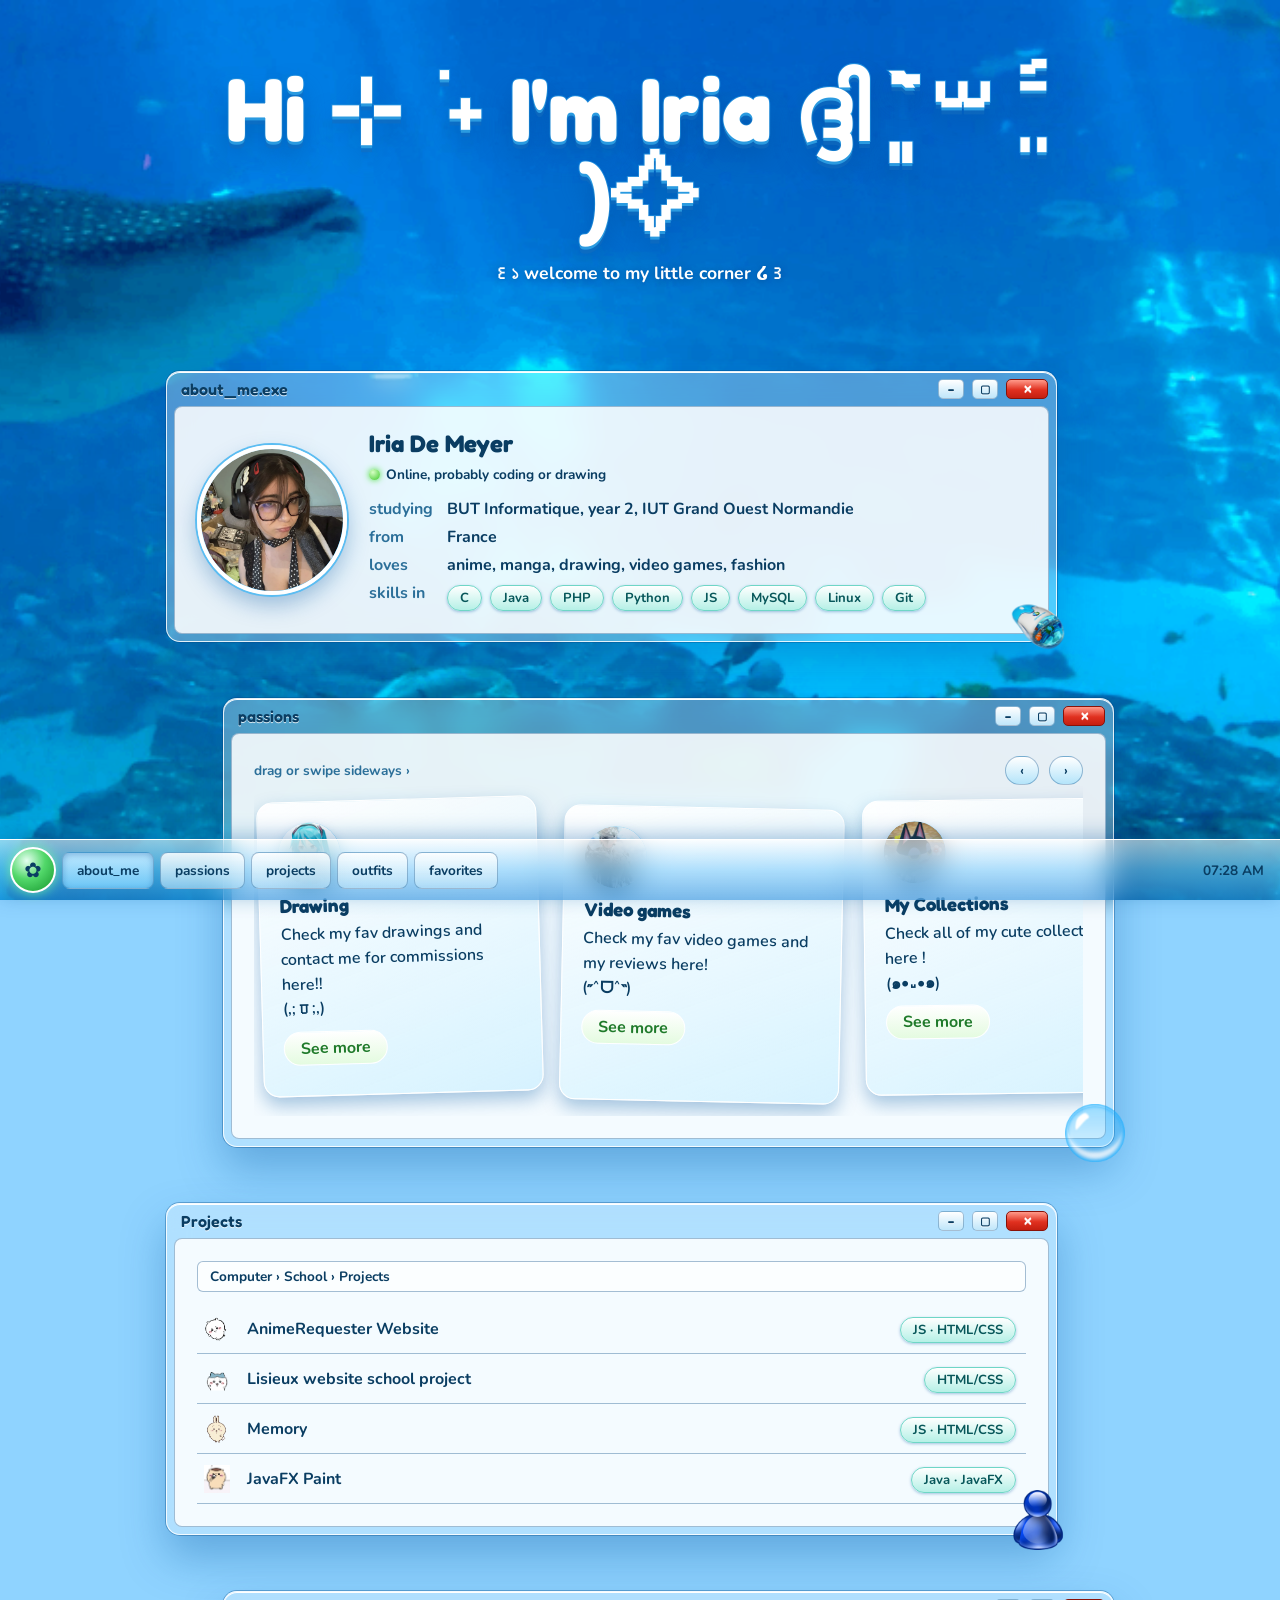
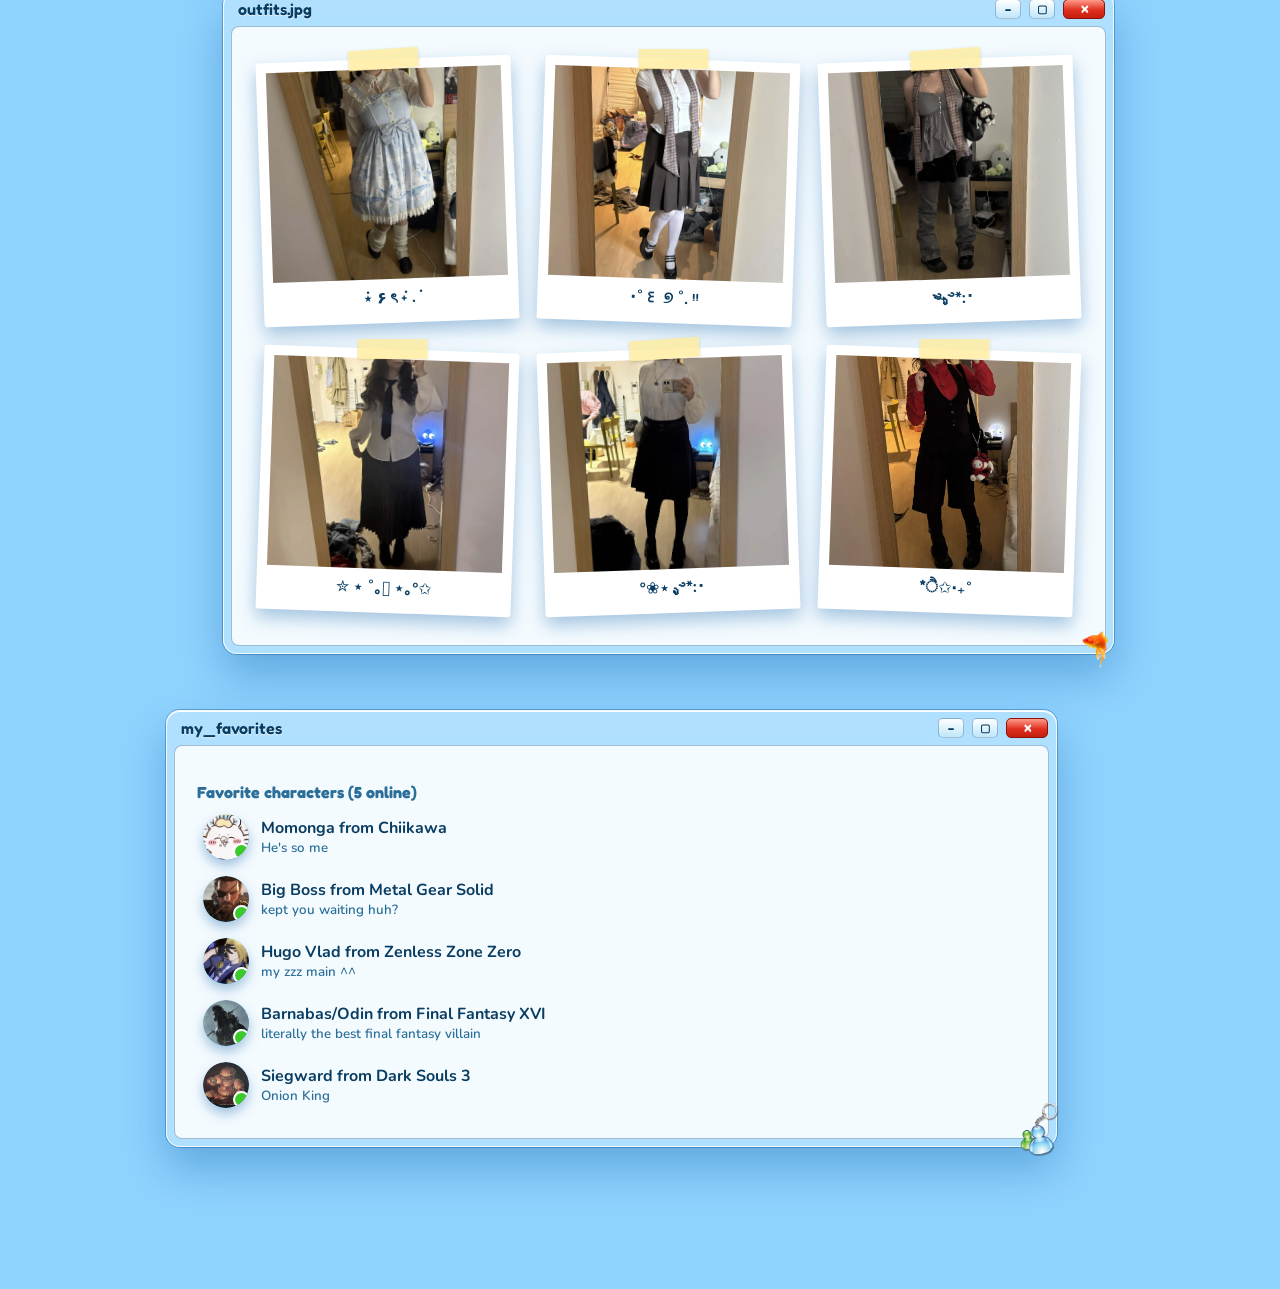
==== index.html @ 62e57791 "ajout a github de mon site, je dois encore finir les pages html collections, video games et manga/an" ====
<!doctype html>
<html lang="en">
	<head>
		<meta charset="utf-8" />
		<meta name="viewport" content="width=device-width, initial-scale=1, viewport-fit=cover" />
		<title>Iria De Meyer ⊹ my corner of the internet</title>
		<link
			href="https://fonts.googleapis.com/css2?family=Fredoka:wght@500;600;700&family=Nunito:wght@500;700;800&display=swap"
			rel="stylesheet"
		/>
		<link rel="stylesheet" href="style.css" />
		<link rel="shortcut icon" href="pouassonbon.png" type="image/x-icon" />
	</head>
	<body>
		<main>
			<header class="hero" id="top">
				<h1>Hi ⊹ ࣪ ˖ I'm Iria ദ്ദി ˉ͈̀꒳ˉ͈́ )✧</h1>
				<p>꒰১ welcome to my little corner ໒꒱</p>
			</header>

			<section class="window left" id="about" aria-labelledby="t1">
				<div class="titlebar">
					<span id="t1">about_me.exe</span>
					<b>–</b>
					<b>▢</b>
					<b>✕</b>
				</div>
				<div class="window-body profile">
					<div class="avatar">
						<img src="testimage/moua.png" alt="Photomoi" />
					</div>
					<div>
						<h2>Iria De Meyer</h2>
						<div class="status">Online, probably coding or drawing</div>
						<dl>
							<dt>studying</dt>
							<dd>BUT Informatique, year 2, IUT Grand Ouest Normandie</dd>
							<dt>from</dt>
							<dd>France</dd>
							<dt>loves</dt>
							<dd>anime, manga, drawing, video games, fashion</dd>
							<dt>skills in</dt>
							<dd>
								<span class="chip">C</span>
								<span class="chip">Java</span>
								<span class="chip">PHP</span>
								<span class="chip">Python</span>
								<span class="chip">JS</span>
								<span class="chip">MySQL</span>
								<span class="chip">Linux</span>
								<span class="chip">Git</span>
							</dd>
						</dl>
					</div>
				</div>
				<img class="pin" src="testimage/sourisfru.png" alt="" />
			</section>

			<section class="window right" id="passions" aria-labelledby="t2">
				<div class="titlebar">
					<span id="t2">passions</span>
					<b>–</b>
					<b>▢</b>
					<b>✕</b>
				</div>
				<div class="window-body">
					<div class="carousel-hint">
						<span>drag or swipe sideways ›</span>
						<span>
							<button data-d="-1" aria-label="Previous">‹</button>
							<button data-d="1" aria-label="Next">›</button>
						</span>
					</div>
					<div class="carousel" id="carousel">
						<div>
							<div class="bubble"><img src="testimage/miku.gif" alt="Miku" /></div>
							<h3>Drawing</h3>
							<p>
								Check my fav drawings and contact me for commissions here!!
								<br />
								(,; ⩌ ;,)
							</p>
							<a class="btn" href="dessin.html">See more</a>
						</div>
						<div>
							<div class="bubble"><img src="testimage/raiden.gif" alt="Raiden" /></div>
							<h3>Video games</h3>
							<p>
								Check my fav video games and my reviews here!
								<br />
								(˶ˆᗜˆ˵)
							</p>
							<a class="btn" href="jeux.html">See more</a>
						</div>
						<div>
							<div class="bubble"><img src="testimage/ac.gif" alt="ac" /></div>
							<h3>My Collections</h3>
							<p>
								Check all of my cute collections here !
								<br />
								(๑•᎑•๑)
							</p>
							<a class="btn" href="collections.html">See more</a>
						</div>
						<div>
							<div class="bubble"><img src="testimage/momonga1.gif" alt="Momonga" /></div>
							<h3>Manga / Anime</h3>
							<p>
								Check my favorites animes and mangas here!
								<br />
								(˶˃ ᵕ ˂˶) .ᐟ.ᐟ
							</p>
							<a class="btn" href="manga.html">See more</a>
						</div>
					</div>
				</div>
				<img class="pin" src="testimage/bouble.png" alt="" />
			</section>

			<section class="window left" id="projects" aria-labelledby="t3">
				<div class="titlebar">
					<span id="t3">Projects</span>
					<b>–</b>
					<b>▢</b>
					<b>✕</b>
				</div>
				<div class="window-body">
					<div class="address-bar"><span>Computer › School › Projects</span></div>
					<details>
						<summary>
							<span class="icon"><img src="testimage/chiikawa.gif" alt="chiikawa" /></span>
							<b>AnimeRequester Website</b>
							<span class="chip">JS · HTML/CSS</span>
						</summary>
						<p>lien a remplir</p>
					</details>
					<details>
						<summary>
							<span class="icon"><img src="testimage/hachiware.gif" alt="hachiware" /></span>
							<b>Lisieux website school project</b>
							<span class="chip">HTML/CSS</span>
						</summary>
						<p>
							<a href="https://m0mong4.github.io/SAE_Lisieux/" target="_blank" rel="noreferrer">
								Link to visit the website!
							</a>
						</p>
					</details>
					<details>
						<summary>
							<span class="icon"><img src="testimage/usagi.gif" alt="usagi" /></span>
							<b>Memory</b>
							<span class="chip">JS · HTML/CSS</span>
						</summary>
						<p>
							<a href="https://m0mong4.github.io/js-memory-game/" target="_blank" rel="noreferrer">
								Link to play the game !
							</a>
						</p>
					</details>
					<details>
						<summary>
							<span class="icon"><img src="testimage/kurimanju.gif" alt="kurimanju" /></span>
							<b>JavaFX Paint</b>
							<span class="chip">Java · JavaFX</span>
						</summary>
						<p>
							<a href="https://github.com/m0mong4/Gribouille" target="_blank" rel="noreferrer">
								Link to the GitHub repesitory!
							</a>
						</p>
					</details>
				</div>
				<img class="pin" src="testimage/frutigericon.png" alt="" />
			</section>

			<section class="window right" id="outfits" aria-labelledby="t4">
				<div class="titlebar">
					<span id="t4">outfits.jpg</span>
					<b>–</b>
					<b>▢</b>
					<b>✕</b>
				</div>
				<div class="window-body">
					<div class="polaroids">
						<div class="polaroid">
							<div class="photo">
								<img class="photo" src="testimage/outfit1.png" alt="Outfit 1" />
							</div>
							݁⋆ ۶ ৎ ݁˖ . ݁
						</div>
						<div class="polaroid">
							<div class="photo">
								<img class="photo" src="testimage/outfit2.png" alt="Outfit 2" />
							</div>
							‧˚꒰ ୭ ˚. ᵎᵎ
						</div>
						<div class="polaroid">
							<div class="photo">
								<img class="photo" src="testimage/outfit3.png" alt="Outfit 3" />
							</div>
							༄˖ೃ࿔*:･
						</div>
						<div class="polaroid">
							<div class="photo">
								<img class="photo" src="testimage/outfit4.png" alt="Outfit 4" />
							</div>
							✮ ⋆ ˚｡𖦹 ⋆｡°✩
						</div>
						<div class="polaroid">
							<div class="photo">
								<img class="photo" src="testimage/outfit5.png" alt="Outfit 5" />
							</div>
							°❀⋆.ೃ࿔*:･
						</div>
						<div class="polaroid">
							<div class="photo">
								<img class="photo" src="testimage/outfit6.png" alt="Outfit 6" />
							</div>
							*ੈ✩‧₊˚
						</div>
					</div>
				</div>
				<img class="pin" src="testimage/pouassonbon.png" alt="" />
			</section>

			<section class="window left" id="faves" aria-labelledby="t5">
				<div class="titlebar">
					<span id="t5">my_favorites</span>
					<b>–</b>
					<b>▢</b>
					<b>✕</b>
				</div>
				<div class="window-body">
					<div class="group-title">Favorite characters (5 online)</div>
					<div class="character">
						<div class="bubble"><img src="testimage/momonga2.gif" alt="Momonga" /></div>
						<div>
							Momonga from Chiikawa
							<small>He's so me</small>
						</div>
					</div>
					<div class="character">
						<div class="bubble"><img src="testimage/bigboss.gif" alt="Bigboss" /></div>
						<div>
							Big Boss from Metal Gear Solid
							<small>kept you waiting huh?</small>
						</div>
					</div>
					<div class="character">
						<div class="bubble"><img src="testimage/hugo.gif" alt="hugo" /></div>
						<div>
							Hugo Vlad from Zenless Zone Zero
							<small>my zzz main ^^</small>
						</div>
					</div>
					<div class="character">
						<div class="bubble"><img src="testimage/odin.gif" alt="odin" /></div>
						<div>
							Barnabas/Odin from Final Fantasy XVI
							<small>literally the best final fantasy villain</small>
						</div>
					</div>
					<div class="character">
						<div class="bubble"><img src="testimage/onion.gif" alt="onion" /></div>
						<div>
							Siegward from Dark Souls 3
							<small>Onion King</small>
						</div>
					</div>
				</div>
				<img class="pin" src="testimage/clef.png" alt="" />
			</section>
		</main>

		<div class="taskbar">
			<a class="start-button" href="#top" aria-label="Back to top">✿</a>
			<nav aria-label="Sections">
				<a class="taskbar-link" href="#about">about_me</a>
				<a class="taskbar-link" href="#passions">passions</a>
				<a class="taskbar-link" href="#projects">projects</a>
				<a class="taskbar-link" href="#outfits">outfits</a>
				<a class="taskbar-link" href="#faves">favorites</a>
			</nav>
			<span id="clock"></span>
		</div>

		<script src="script.js"></script>
	</body>
</html>
---- style.css ----
:root {
	padding-top: env(safe-area-inset-top, 0px);
	--text: #0a3d62;
	--text-light: #2b6f99;
	--panel: rgba(255, 255, 255, 0.86);
	--border: rgba(0, 70, 130, 0.35);
	--shadow: rgba(10, 90, 160, 0.35);
	--bg: #8fd3ff;
}

@media (prefers-color-scheme: dark) {
	:root {
		--text: #e8f6ff;
		--text-light: #a6d8f2;
		--panel: rgba(8, 44, 84, 0.88);
		--border: rgba(160, 220, 255, 0.4);
		--bg: #0d4a8c;
	}
}

* {
	box-sizing: border-box;
}

html {
	scroll-behavior: smooth;
}

body {
	margin: 0;
	font-family: "Nunito", "Segoe UI", system-ui, sans-serif;
	font-weight: 700;
	color: var(--text);
	background: var(--bg) url("testimage/buble.gif") center / cover fixed no-repeat;
	overflow-x: hidden;
	padding-bottom: 86px;
}

main {
	position: relative;
	z-index: 1;
	max-width: 980px;
	margin: 0 auto;
	padding: 0 16px;
}

.hero {
	padding: 64px 0 30px;
	text-align: center;
}

.hero h1 {
	font-family: Fredoka, sans-serif;
	font-weight: 700;
	font-size: clamp(2.6rem, 10vw, 5.6rem);
	line-height: 1;
	margin: 0;
	color: #fff;
	text-shadow:
		0 3px 0 #2a9ae0,
		0 7px 0 rgba(20, 110, 190, 0.55),
		0 14px 24px rgba(0, 80, 160, 0.5);
	-webkit-text-stroke: 2px #1e8ee0;
	paint-order: stroke fill;
}

.hero p {
	margin: 18px auto 0;
	font-size: 1.1rem;
	color: #fff;
	text-shadow: 0 1px 6px rgba(0, 70, 140, 0.7);
	max-width: 30ch;
}

.window {
	position: relative;
	margin: 56px 0;
	border-radius: 14px;
	background: rgba(255, 255, 255, 0.3);
	backdrop-filter: blur(12px);
	border: 1px solid rgba(255, 255, 255, 0.85);
	box-shadow:
		0 0 0 1px var(--border),
		0 22px 44px var(--shadow),
		inset 0 1px 0 #fff;
	opacity: 0;
	transform: translateY(40px) scale(0.93);
	transition:
		opacity 0.5s,
		transform 0.7s cubic-bezier(0.2, 1.3, 0.4, 1);
}

.window.show {
	opacity: 1;
	transform: none;
}

.window.left {
	margin-right: 6%;
}

.window.right {
	margin-left: 6%;
}

.titlebar {
	display: flex;
	align-items: center;
	gap: 8px;
	padding: 7px 8px 7px 14px;
	font-family: Fredoka, sans-serif;
	font-weight: 600;
	color: var(--text);
	text-shadow: 0 1px 0 rgba(255, 255, 255, 0.8);
}

.titlebar span {
	flex: 1;
}

.titlebar b {
	width: 26px;
	height: 20px;
	border-radius: 5px;
	border: 1px solid var(--border);
	background: linear-gradient(#fff, #bfe6fa);
	display: grid;
	place-items: center;
	font-size: 0.7rem;
	color: var(--text);
}

.titlebar b:last-child {
	width: 42px;
	color: #fff;
	background: linear-gradient(#ff9a8a, #e0301f 55%, #c41f10);
	border-color: #8a1208;
}

.window-body {
	margin: 0 7px 7px;
	border-radius: 8px;
	background: var(--panel);
	border: 1px solid var(--border);
	padding: 22px;
	color: var(--text);
}

.window-body h2,
.window-body h3 {
	font-family: Fredoka, sans-serif;
	margin: 0 0 6px;
}

.window-body p {
	margin: 0 0 10px;
	line-height: 1.55;
	font-weight: 600;
}

/* about me */
.profile {
	display: grid;
	grid-template-columns: 150px 1fr;
	gap: 22px;
	align-items: center;
}

.avatar {
	width: 150px;
	height: 150px;
	border-radius: 50%;
	display: grid;
	place-items: center;
	text-align: center;
	font-size: 0.8rem;
	padding: 0;
	overflow: hidden;
	background: radial-gradient(circle at 30% 25%, #fff, #bdeeff 40%, #40b8f5);
	border: 4px solid #fff;
	box-shadow:
		0 0 0 2px #5bbdf2,
		0 10px 22px var(--shadow),
		inset 0 -12px 22px rgba(0, 110, 220, 0.3);
	color: #0a5a8a;
}

.avatar img {
	width: 100%;
	height: 100%;
	object-fit: cover;
	border-radius: 50%;
}

.status {
	display: inline-flex;
	align-items: center;
	gap: 6px;
	font-size: 0.85rem;
}

.status::before {
	content: "";
	width: 11px;
	height: 11px;
	border-radius: 50%;
	background: radial-gradient(circle at 35% 30%, #d6ffc4, #3cc92a);
	box-shadow: 0 0 6px #4be03a;
}

dl {
	margin: 12px 0 0;
	display: grid;
	grid-template-columns: auto 1fr;
	gap: 6px 14px;
}

dt {
	color: var(--text-light);
}

dd {
	margin: 0;
}

.chip {
	display: inline-block;
	margin: 3px 4px 0 0;
	padding: 3px 12px;
	border-radius: 99px;
	font-size: 0.82rem;
	background: linear-gradient(#fff, #b5f0e6);
	border: 1px solid #6fd6c6;
	color: #07575a;
	box-shadow: 0 1px 3px var(--shadow);
}

.carousel {
	display: flex;
	gap: 22px;
	overflow-x: auto;
	scroll-snap-type: x mandatory;
	padding: 14px 6px 22px;
	cursor: grab;
	scrollbar-width: thin;
}

.carousel > div {
	flex: 0 0 min(280px, 78%);
	scroll-snap-align: center;
	padding: 20px;
	border-radius: 16px;
	background: linear-gradient(160deg, rgba(255, 255, 255, 0.95), rgba(190, 235, 255, 0.55));
	border: 1px solid #fff;
	box-shadow: 0 8px 18px var(--shadow);
	color: #0a3d62;
	transition: transform 0.3s;
}

.carousel > div:nth-child(1) {
	transform: rotate(-1.6deg);
}

.carousel > div:nth-child(2) {
	transform: rotate(1.2deg) translateY(8px);
}

.carousel > div:nth-child(3) {
	transform: rotate(-0.8deg);
}

.carousel > div:hover {
	transform: rotate(0) translateY(-6px);
}

.bubble {
	width: 62px;
	height: 62px;
	border-radius: 50%;
	display: grid;
	place-items: center;
	font-size: 1.8rem;
	margin-bottom: 10px;
	overflow: hidden;
	background: radial-gradient(circle at 30% 25%, #fff, #9fe6ff 45%, #2aa8f0);
	box-shadow:
		inset 0 -8px 14px rgba(0, 100, 200, 0.35),
		0 6px 12px var(--shadow);
}

.bubble img {
	width: 100%;
	height: 100%;
	object-fit: cover;
	border-radius: 50%;
}

.carousel-hint {
	display: flex;
	justify-content: space-between;
	align-items: center;
	font-size: 0.85rem;
	color: var(--text-light);
}

.carousel-hint button,
.start-button {
	cursor: pointer;
	font: inherit;
	color: var(--text);
	border: 1px solid var(--border);
	border-radius: 99px;
	background: linear-gradient(#fff, #b4e4fa);
	padding: 4px 14px;
	margin-left: 6px;
}

.address-bar {
	display: flex;
	gap: 6px;
	margin-bottom: 12px;
	font-size: 0.85rem;
}

.address-bar span {
	flex: 1;
	padding: 5px 12px;
	border-radius: 6px;
	border: 1px solid var(--border);
	background: rgba(255, 255, 255, 0.6);
	color: var(--text);
}

details {
	border-bottom: 1px solid var(--border);
	transition: background 0.2s;
}

details:hover,
details[open] {
	background: rgba(90, 190, 255, 0.16);
}

summary {
	list-style: none;
	display: grid;
	grid-template-columns: 34px 1fr auto;
	gap: 10px;
	align-items: center;
	padding: 10px 6px;
	cursor: pointer;
}

summary::-webkit-details-marker {
	display: none;
}

summary:focus-visible,
.carousel-hint button:focus-visible,
.start-button:focus-visible,
.taskbar a:focus-visible {
	outline: 3px solid #ffb400;
	outline-offset: 2px;
}

details p {
	padding: 0 6px 12px 50px;
	margin: 0;
}

.icon {
	font-size: 1.5rem;
}

.icon img {
	width: 28px;
	height: 28px;
	object-fit: contain;
	display: block;
}

details p a {
	display: inline-block;
	margin-top: 6px;
	padding: 5px 16px;
	border-radius: 99px;
	border: 1px solid #fff;
	background: linear-gradient(#ffffff, #e4fbe0);
	color: #1f7a2a;
	text-decoration: none;
	box-shadow:
		0 2px 6px var(--shadow),
		inset 0 2px 0 #fff;
	transition:
		background 0.25s,
		color 0.25s,
		box-shadow 0.25s,
		transform 0.25s;
}

details p a:hover {
	background: linear-gradient(#9cf58f, #34c030 55%, #1f9f22);
	color: #fff;
	text-shadow: 0 1px 2px rgba(0, 80, 0, 0.5);
	box-shadow:
		0 0 14px rgba(110, 255, 120, 0.8),
		0 4px 10px rgba(20, 130, 30, 0.4),
		inset 0 2px 0 rgba(255, 255, 255, 0.7);
	transform: translateY(-2px) scale(1.04);
}

details p a:focus-visible {
	outline: 3px solid #ffb400;
	outline-offset: 2px;
}

.polaroids {
	display: grid;
	grid-template-columns: repeat(auto-fit, minmax(190px, 1fr));
	gap: 26px;
	padding: 10px 6px;
}

.polaroid {
	position: relative;
	background: #fff;
	padding: 10px 10px 14px;
	border-radius: 3px;
	box-shadow: 0 8px 18px var(--shadow);
	transition: transform 0.3s;
	color: #0a3d62;
	text-align: center;
}

.polaroid:nth-child(odd) {
	transform: rotate(-2deg);
}

.polaroid:nth-child(even) {
	transform: rotate(2deg);
}

.polaroid:hover {
	transform: rotate(0) scale(1.05);
	z-index: 2;
}

.polaroid::before {
	content: "";
	position: absolute;
	top: -10px;
	left: 50%;
	width: 70px;
	height: 20px;
	margin-left: -35px;
	background: rgba(255, 235, 150, 0.75);
	transform: rotate(-2deg);
	box-shadow: 0 1px 3px rgba(0, 0, 0, 0.15);
}

.photo {
	height: 210px;
	display: grid;
	place-items: center;
	font-size: 0.85rem;
	margin-bottom: 8px;
	color: rgba(255, 255, 255, 0.95);
	text-shadow: 0 1px 4px rgba(0, 60, 120, 0.6);
}

img.photo {
	display: block;
	width: 100%;
	object-fit: cover;
}

.character {
	display: flex;
	align-items: center;
	gap: 12px;
	padding: 8px 6px;
	border-radius: 8px;
}

.character:hover {
	background: rgba(90, 190, 255, 0.18);
}

.character .bubble {
	width: 46px;
	height: 46px;
	font-size: 1.3rem;
	margin: 0;
	position: relative;
}

.character .bubble::after {
	content: "";
	position: absolute;
	right: -1px;
	bottom: 0;
	width: 13px;
	height: 13px;
	border-radius: 50%;
	border: 2px solid #fff;
	background: #3cc92a;
}

.character small {
	display: block;
	color: var(--text-light);
	font-weight: 600;
}

.group-title {
	font-family: Fredoka, sans-serif;
	color: var(--text-light);
	margin: 14px 0 4px;
}

.taskbar {
	position: fixed;
	left: 0;
	right: 0;
	bottom: 0;
	z-index: 20;
	display: flex;
	align-items: center;
	gap: 6px;
	padding: 7px 10px calc(7px + env(safe-area-inset-bottom, 0px));
	background: linear-gradient(
		rgba(255, 255, 255, 0.55),
		rgba(120, 200, 250, 0.55) 50%,
		rgba(40, 140, 220, 0.6)
	);
	backdrop-filter: blur(14px);
	border-top: 1px solid #fff;
	box-shadow: 0 -4px 20px var(--shadow);
}

.start-button {
	width: 46px;
	height: 46px;
	padding: 0;
	border-radius: 50%;
	font-size: 1.3rem;
	margin: 0;
	background: radial-gradient(circle at 35% 28%, #e4fff0, #52d86a 45%, #14962c);
	border: 2px solid #fff;
	box-shadow: 0 0 12px rgba(120, 255, 160, 0.8);
	text-decoration: none;
	display: grid;
	place-items: center;
}

.taskbar nav {
	display: flex;
	gap: 6px;
	overflow-x: auto;
	flex: 1;
	scrollbar-width: none;
}

.taskbar a.taskbar-link {
	flex: none;
	color: var(--text);
	text-decoration: none;
	font-size: 0.85rem;
	padding: 8px 14px;
	border-radius: 8px;
	border: 1px solid var(--border);
	background: linear-gradient(rgba(255, 255, 255, 0.85), rgba(190, 230, 250, 0.6));
	transition: 0.2s;
}

.taskbar a.taskbar-link.active {
	background: linear-gradient(#bfe9ff, #6cc6f6);
	box-shadow: inset 0 2px 6px rgba(0, 80, 160, 0.35);
}

#clock {
	flex: none;
	font-size: 0.85rem;
	color: var(--text);
	padding: 0 6px;
}

.btn {
	display: inline-block;
	margin-bottom: 10px;
	padding: 5px 16px;
	border-radius: 99px;
	border: 1px solid #fff;
	background: linear-gradient(#ffffff, #e4fbe0);
	color: #1f7a2a;
	text-decoration: none;
}

.btn:hover {
	background: linear-gradient(#9cf58f, #34c030 55%, #1f9f22);
	color: #fff;
}


.pin {
	position: absolute;
	right: -12px;
	bottom: -16px;
	width: 60px;
	z-index: 2;
	pointer-events: none;
}


.why {
	display: flex;
	align-items: center;
	gap: 24px;
}

.frame {
	position: relative;
	flex: none;
	padding: 10px 10px 34px;
	background: #fff;
	border-radius: 4px;
	box-shadow: 0 10px 22px var(--shadow);
	transform: rotate(3deg);
	transition: transform 0.3s;
}

.frame:hover {
	transform: rotate(0) scale(1.03);
}

.frame::before {
	content: "";
	position: absolute;
	top: -10px;
	left: 50%;
	width: 70px;
	height: 20px;
	margin-left: -35px;
	background: rgba(255, 235, 150, 0.8);
	transform: rotate(-2deg);
}

.frame img {
	display: block;
	width: 200px;
	border-radius: 2px;
}

@media (max-width: 640px) {
	.profile {
		grid-template-columns: 1fr;
		justify-items: center;
		text-align: center;
	}

	dl {
		text-align: left;
	}

	.window.left,
	.window.right {
		margin-left: 0;
		margin-right: 0;
	}

	#clock {
		display: none;
	}

	details p {
		padding-left: 6px;
	}

	.why {
		flex-direction: column;
	}
}

@media (prefers-reduced-motion: reduce) {
	* {
		animation: none !important;
		transition: none !important;
	}

	.window {
		opacity: 1;
		transform: none;
	}

	html {
		scroll-behavior: auto;
	}
}
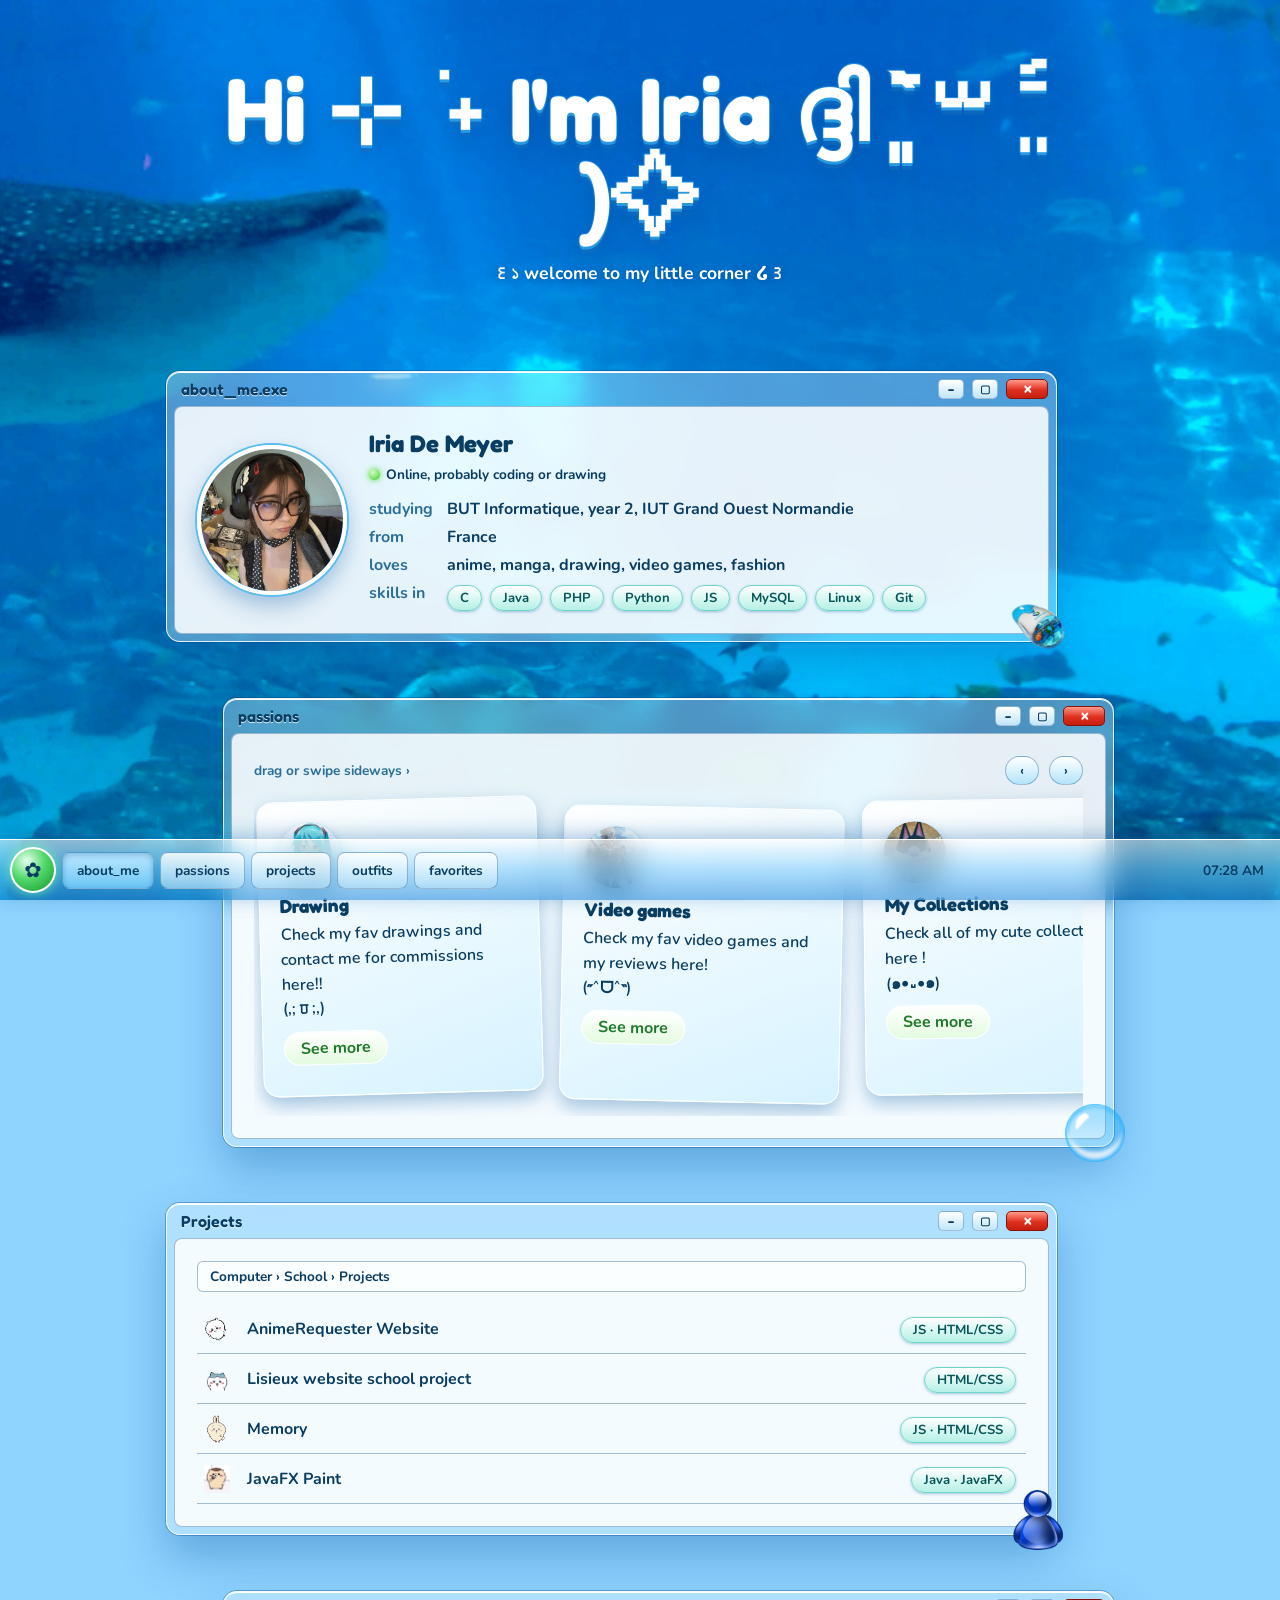
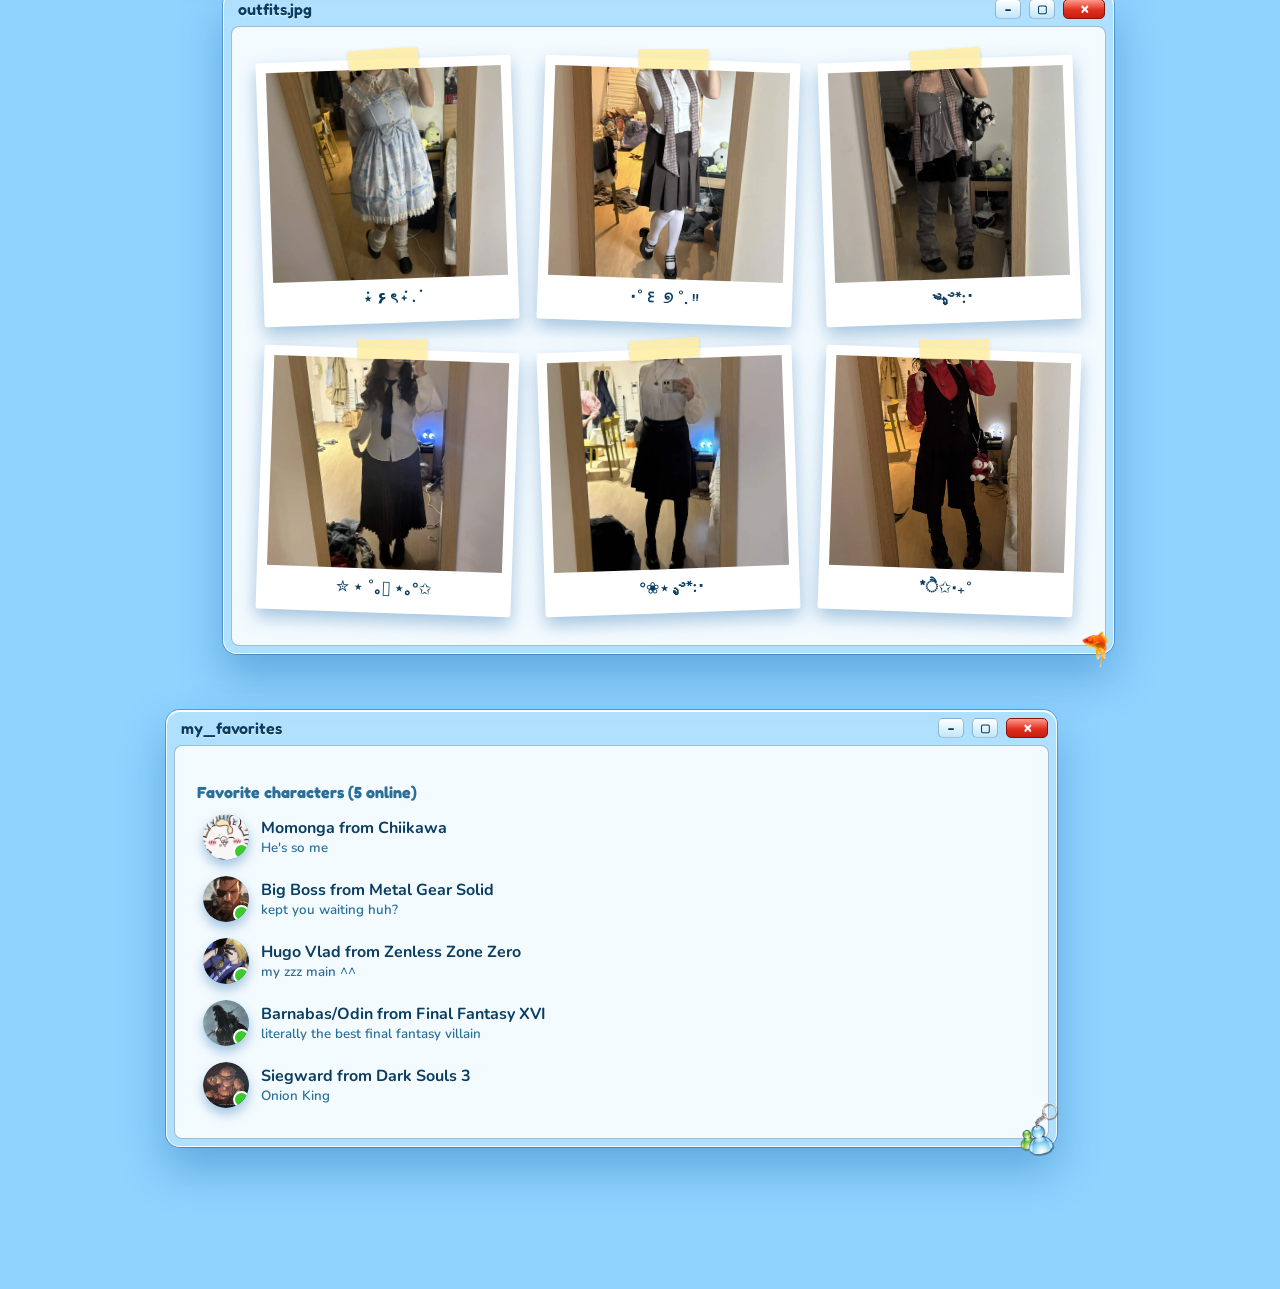
==== commit b527a145: "création de la page anime/manga" ====
--- a/index.html
+++ b/index.html
@@ -132,7 +132,11 @@
 							<b>AnimeRequester Website</b>
 							<span class="chip">JS · HTML/CSS</span>
 						</summary>
-						<p>lien a remplir</p>
+						<p>
+							<a href="https://paulmunoz14.github.io/Anime-Requester/" target="_blank" rel="noreferrer">
+								Link to visit the website!
+							</a>
+						</p>
 					</details>
 					<details>
 						<summary>
--- a/style.css
+++ b/style.css
@@ -1,4 +1,3 @@
-
 :root {
 	padding-top: env(safe-area-inset-top, 0px);
 	--text: #0a3d62;
@@ -697,3 +696,286 @@
 		scroll-behavior: auto;
 	}
 }
+
+/* page jeux : carrousel avec un jeu au centre */
+.games {
+	display: flex;
+	align-items: center;
+	gap: 10px;
+}
+
+.games-arrow {
+	flex: none;
+	width: 46px;
+	height: 46px;
+	border-radius: 50%;
+	border: 2px solid #fff;
+	background: radial-gradient(circle at 35% 28%, #e4fff0, #52d86a 45%, #14962c);
+	box-shadow: 0 0 12px rgba(120, 255, 160, 0.8);
+	color: #fff;
+	font-size: 1.6rem;
+	line-height: 1;
+	cursor: pointer;
+	z-index: 5;
+	transition: transform 0.2s;
+}
+
+.games-arrow:hover {
+	transform: scale(1.12);
+}
+
+.games-arrow:focus-visible {
+	outline: 3px solid #ffb400;
+	outline-offset: 2px;
+}
+
+.games-track {
+	position: relative;
+	flex: 1;
+	height: 340px;
+	overflow: hidden;
+}
+
+.game-card {
+	position: absolute;
+	top: 10px;
+	left: 50%;
+	width: min(320px, 70%);
+	padding: 14px;
+	border-radius: 16px;
+	background: linear-gradient(160deg, rgba(255, 255, 255, 0.95), rgba(190, 235, 255, 0.55));
+	border: 1px solid #fff;
+	box-shadow: 0 8px 18px var(--shadow);
+	color: #0a3d62;
+	opacity: 0;
+	pointer-events: none;
+	transform: translateX(-50%) scale(0.7);
+	transition:
+		transform 0.5s,
+		opacity 0.5s;
+}
+
+.game-card.active {
+	opacity: 1;
+	pointer-events: auto;
+	transform: translateX(-50%) scale(1);
+	z-index: 3;
+}
+
+.game-card.prev,
+.game-card.next {
+	opacity: 0.55;
+	pointer-events: auto;
+	cursor: pointer;
+	z-index: 1;
+}
+
+.game-card.prev {
+	transform: translateX(-125%) scale(0.8);
+}
+
+.game-card.next {
+	transform: translateX(25%) scale(0.8);
+}
+
+.game-card img {
+	display: block;
+	width: 100%;
+	height: 200px;
+	object-fit: cover;
+	border-radius: 10px;
+	border: 3px solid #fff;
+	margin-bottom: 10px;
+}
+
+.game-card h3 {
+	font-family: Fredoka, sans-serif;
+	margin: 0 0 6px;
+}
+
+.game-card p {
+	margin: 0;
+	line-height: 1.5;
+	font-weight: 600;
+}
+
+@media (max-width: 640px) {
+	.game-card.prev {
+		transform: translateX(-100%) scale(0.7);
+	}
+
+	.game-card.next {
+		transform: translateX(0%) scale(0.7);
+	}
+
+	.games-track {
+		height: 360px;
+	}
+}
+
+/* page manga : recherche d'anime */
+.anime-tools {
+	display: flex;
+	flex-direction: column;
+	gap: 12px;
+	margin-bottom: 18px;
+}
+
+.anime-search {
+	width: 100%;
+	padding: 10px 16px;
+	border-radius: 99px;
+	border: 1px solid var(--border);
+	background: #fff;
+	color: #0a3d62;
+	font: inherit;
+	box-shadow: inset 0 2px 5px rgba(0, 80, 160, 0.18);
+}
+
+.anime-search::placeholder {
+	color: #5d8aab;
+}
+
+.anime-genres {
+	display: flex;
+	flex-wrap: wrap;
+	gap: 8px;
+}
+
+.anime-genre {
+	padding: 5px 16px;
+	border-radius: 99px;
+	border: 1px solid #fff;
+	background: linear-gradient(#ffffff, #cdeeff);
+	color: #0a3d62;
+	font: inherit;
+	font-size: 0.9rem;
+	cursor: pointer;
+	box-shadow:
+		0 2px 6px var(--shadow),
+		inset 0 2px 0 #fff;
+	transition: transform 0.2s;
+}
+
+.anime-genre:hover {
+	transform: translateY(-2px);
+}
+
+.anime-genre[aria-pressed="true"] {
+	background: linear-gradient(#9cf58f, #34c030 55%, #1f9f22);
+	color: #fff;
+	text-shadow: 0 1px 2px rgba(0, 80, 0, 0.5);
+}
+
+.anime-search:focus-visible,
+.anime-genre:focus-visible,
+.anime-card:focus-visible {
+	outline: 3px solid #ffb400;
+	outline-offset: 2px;
+}
+
+.anime-count {
+	margin: 0 0 14px;
+	font-size: 0.85rem;
+	color: var(--text-light);
+}
+
+.anime-grid {
+	display: grid;
+	grid-template-columns: repeat(auto-fill, minmax(150px, 1fr));
+	gap: 18px;
+}
+
+.anime-card {
+	display: flex;
+	flex-direction: column;
+	gap: 10px;
+	min-width: 0;
+	padding: 10px 10px 12px;
+	border-radius: 14px;
+	background: linear-gradient(160deg, rgba(255, 255, 255, 0.97), rgba(190, 235, 255, 0.7));
+	border: 1px solid #fff;
+	box-shadow: 0 8px 18px var(--shadow);
+	color: #0a3d62;
+	cursor: pointer;
+	transition: transform 0.25s;
+}
+
+.anime-card:hover,
+.anime-card.open {
+	transform: translateY(-5px);
+}
+
+.anime-cover {
+	position: relative;
+	aspect-ratio: 3 / 4;
+	overflow: hidden;
+	border-radius: 9px;
+	border: 3px solid #fff;
+	background: linear-gradient(145deg, #9fe6ff, #2aa8f0);
+}
+
+.anime-cover img {
+	display: block;
+	width: 100%;
+	height: 100%;
+	object-fit: cover;
+}
+
+.anime-summary {
+	position: absolute;
+	inset: 0;
+	display: flex;
+	align-items: center;
+	align-items: safe center;
+	overflow-y: auto;
+	scrollbar-width: thin;
+	scrollbar-color: #9fe6ff transparent;
+	padding: 12px;
+	background: rgba(6, 40, 74, 0.9);
+	color: #fff;
+	font-size: 0.82rem;
+	font-weight: 600;
+	line-height: 1.45;
+	opacity: 0;
+	transform: translateY(14px);
+	transition:
+		opacity 0.25s,
+		transform 0.25s;
+}
+
+.anime-card:hover .anime-summary,
+.anime-card:focus-visible .anime-summary,
+.anime-card.open .anime-summary {
+	opacity: 1;
+	transform: none;
+}
+
+.anime-card h3 {
+	margin: 0;
+	font-family: Fredoka, sans-serif;
+	font-size: 1rem;
+	line-height: 1.2;
+}
+
+.anime-tags {
+	display: flex;
+	flex-wrap: wrap;
+	gap: 4px;
+}
+
+.anime-tag {
+	padding: 1px 10px;
+	border-radius: 99px;
+	border: 1px solid #6fd6c6;
+	background: linear-gradient(#fff, #b5f0e6);
+	color: #07575a;
+	font-size: 0.72rem;
+}
+
+.anime-empty {
+	margin: 10px 0 0;
+	padding: 24px 12px;
+	text-align: center;
+	color: var(--text-light);
+}
